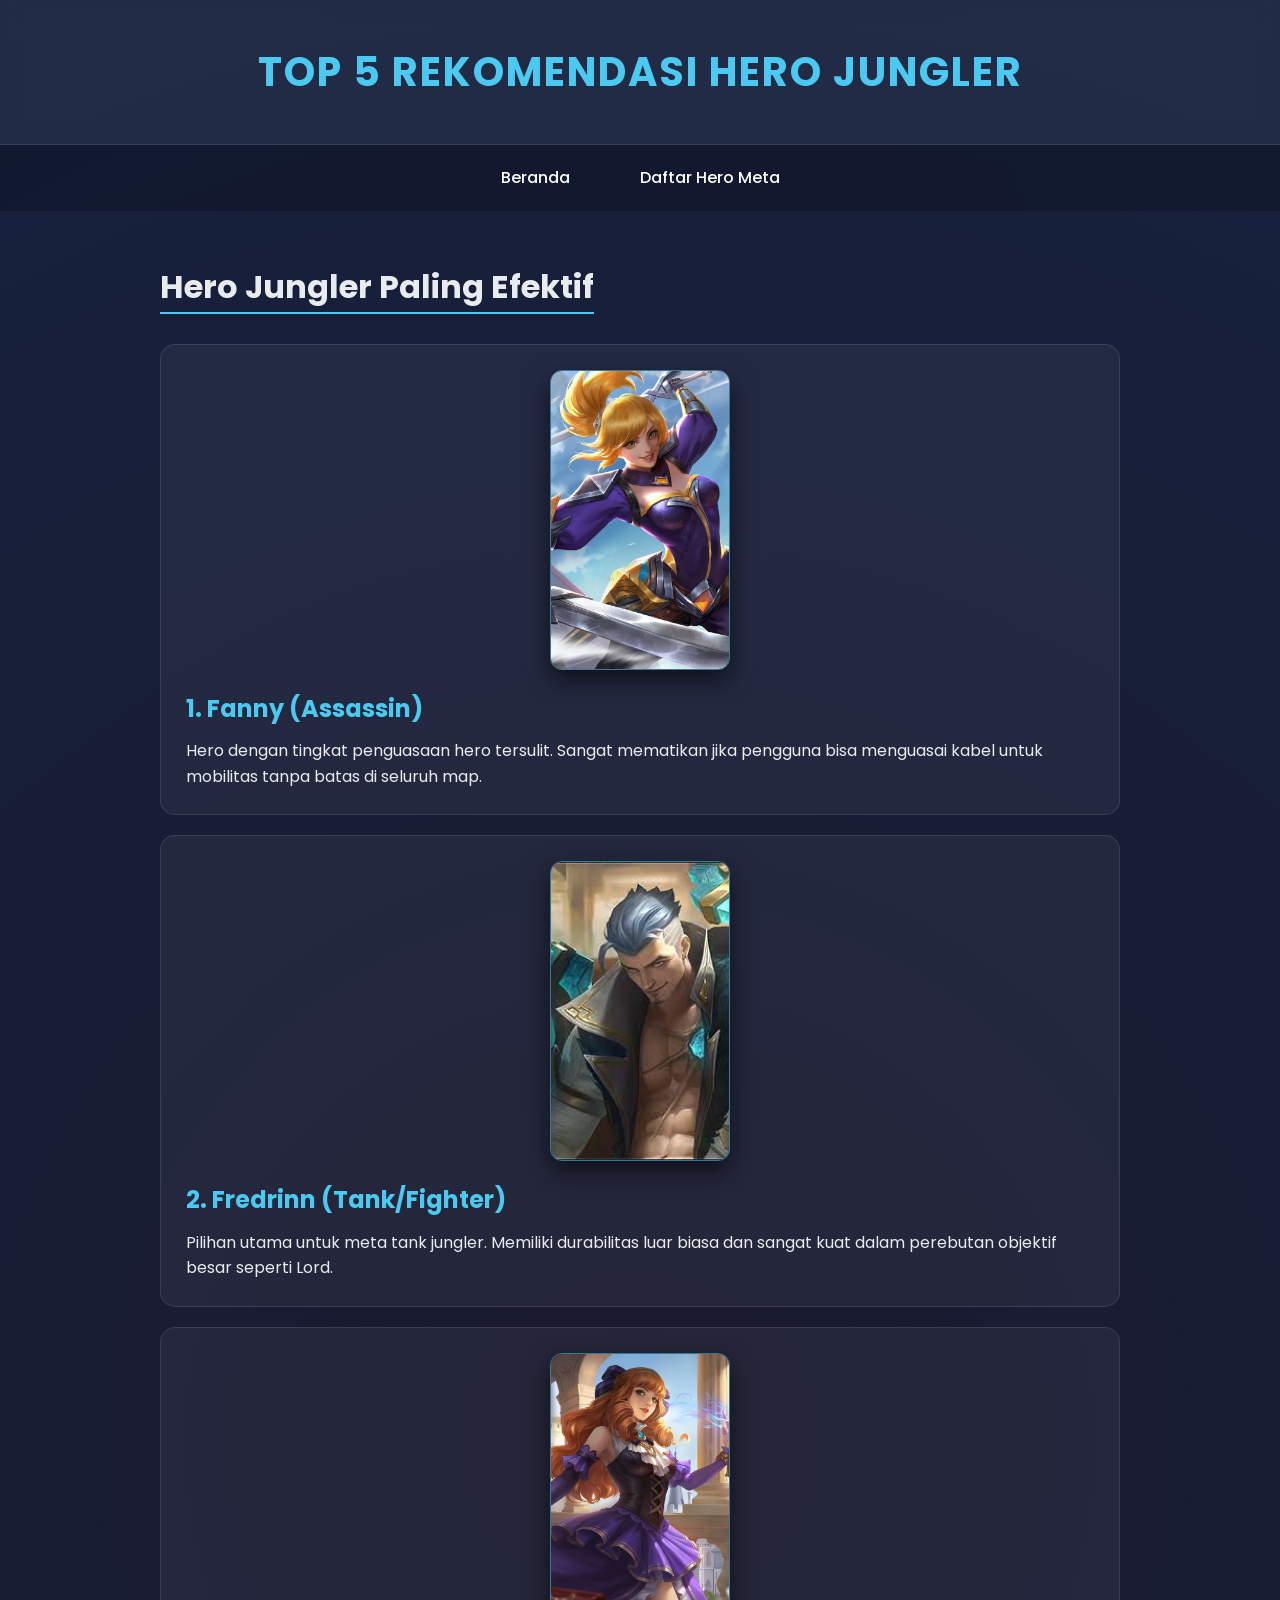
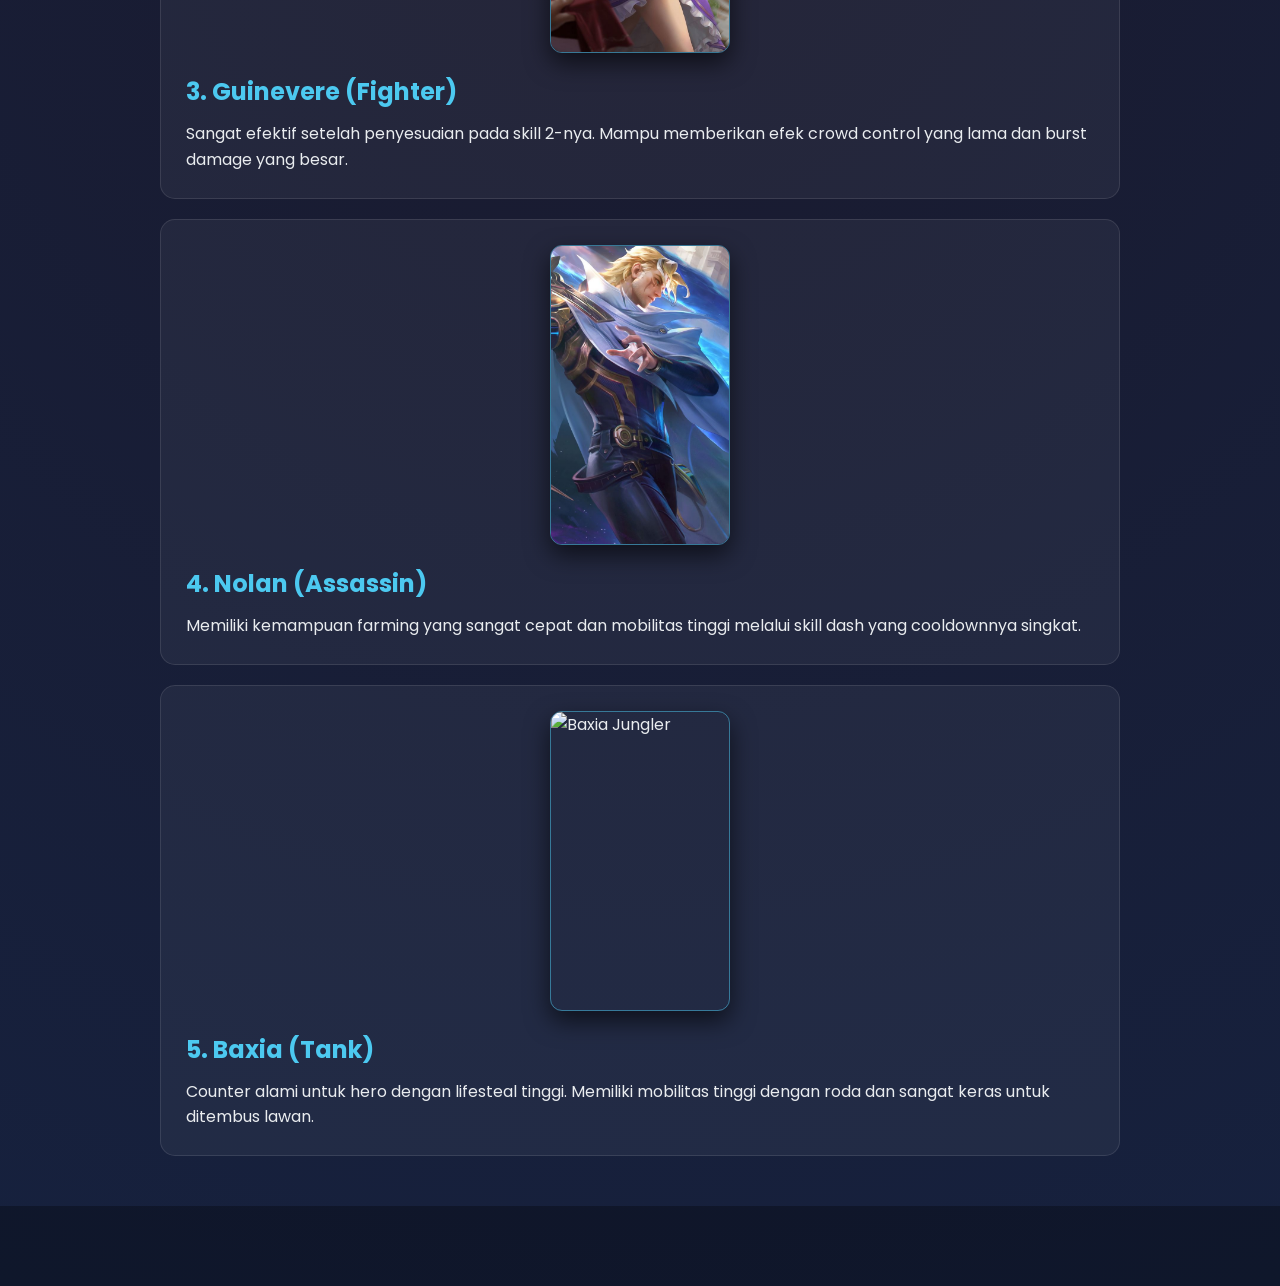
==== herolistml.html @ b4c0a0df "Add files via upload" ====
<!DOCTYPE html>
<html lang="id">
<head>
    <meta charset="UTF-8">
    <title>Daftar Hero Meta - MLBB</title>
    <link rel="stylesheet" href="style.css">
    <link href="https://fonts.googleapis.com/css2?family=Poppins:wght@300;400;600&display=swap" rel="stylesheet">
</head>
<body>
<header>
    <h1>Top 5 Rekomendasi Hero Jungler</h1>
</header>

<nav>
    <a href="index.html">Beranda</a>
    <a href="hero-list.html">Daftar Hero Meta</a>
</nav>

<div class="container">
    <h2>Hero Jungler Paling Efektif</h2>

    <div class="hero-card">
        <img src="fanny.jpg" alt="Fanny Jungler" class="hero-image">
        <h3>1. Fanny (Assassin)</h3>
        <p>Hero dengan tingkat penguasaan hero tersulit. Sangat mematikan jika pengguna bisa menguasai kabel untuk mobilitas tanpa batas di seluruh map.</p>
    </div>

    <div class="hero-card">
        <img src="fredrinn.jpg" alt="Fredrinn Jungler" class="hero-image">
        <h3>2. Fredrinn (Tank/Fighter)</h3>
        <p>Pilihan utama untuk meta tank jungler. Memiliki durabilitas luar biasa dan sangat kuat dalam perebutan objektif besar seperti Lord.</p>
    </div>

    <div class="hero-card">
        <img src="guin.jpg" alt="Guinevere Jungler" class="hero-image">
        <h3>3. Guinevere (Fighter)</h3>
        <p>Sangat efektif setelah penyesuaian pada skill 2-nya. Mampu memberikan efek crowd control yang lama dan burst damage yang besar.</p>
    </div>

    <div class="hero-card">
        <img src="nolan.jpg" alt="Nolan Jungler" class="hero-image">
        <h3>4. Nolan (Assassin)</h3>
        <p>Memiliki kemampuan farming yang sangat cepat dan mobilitas tinggi melalui skill dash yang cooldownnya singkat.</p>
    </div>

    <div class="hero-card">
        <img src="Baxia.jpg" alt="Baxia Jungler" class="hero-image">
        <h3>5. Baxia (Tank)</h3>
        <p>Counter alami untuk hero dengan lifesteal tinggi. Memiliki mobilitas tinggi dengan roda dan sangat keras untuk ditembus lawan.</p>
    </div>
</div>

<footer>
</footer>
</body>
</html>
---- style.css ----
* {
    margin: 0;
    padding: 0;
    box-sizing: border-box;
}

body {
    font-family: 'Poppins', sans-serif; /* Pastikan font ini terbaca */
    background: radial-gradient(circle, #1a1a2e 0%, #16213e 100%);
    color: #e9ecef;
    line-height: 1.6;
    min-height: 100vh;
}

header {
    background: rgba(255, 255, 255, 0.05);
    backdrop-filter: blur(10px); /* Efek blur kaca */
    padding: 40px 20px;
    text-align: center;
    border-bottom: 1px solid rgba(255, 255, 255, 0.1);
}

header h1 {
    font-size: 2.5rem;
    color: #4cc9f0;
    text-transform: uppercase;
    letter-spacing: 2px;
}

nav {
    display: flex;
    justify-content: center;
    padding: 15px;
    background: rgba(0, 0, 0, 0.2);
    position: sticky;
    top: 0;
    z-index: 1000;
}

nav a {
    color: #ffffff;
    text-decoration: none;
    margin: 0 20px;
    font-weight: 500;
    padding: 5px 15px;
    border-radius: 20px;
    transition: all 0.3s ease;
}

nav a:hover {
    background: #4cc9f0;
    color: #1a1a2e;
}

.container {
    max-width: 1000px;
    margin: 50px auto;
    padding: 0 20px;
}

h2 {
    margin-bottom: 30px;
    text-align: center;
    font-size: 2rem;
    border-bottom: 2px solid #4cc9f0;
    display: inline-block;
}

.hero-card {
    background: rgba(255, 255, 255, 0.05);
    border: 1px solid rgba(255, 255, 255, 0.1);
    padding: 25px;
    margin-bottom: 20px;
    border-radius: 15px;
    transition: transform 0.3s ease, background 0.3s ease;
}

.hero-card:hover {
    transform: translateY(-5px);
    background: rgba(255, 255, 255, 0.1);
    border-color: #4cc9f0;
}

.hero-card h3 {
    color: #4cc9f0;
    margin-bottom: 10px;
    font-size: 1.5rem;
}

footer {
    text-align: center;
    padding: 40px;
    margin-top: 50px;
    background: rgba(0, 0, 0, 0.3);
    font-size: 0.9rem;
    color: #888;
}

.hero-image {
    width: 180px;
    height: 300px;
    object-fit: cover;
    border-radius: 12px;
    margin-bottom: 20px;
    border: 1px solid rgba(76, 201, 240, 0.5);
    display: block;
    margin-left: auto;
    margin-right: auto;
    transition: all 0.4s ease-in-out;
    box-shadow: 0 10px 25px rgba(0, 0, 0, 0.6);
}

.hero-card:hover .hero-image {
    transform: scale(1.05);
    border-color: #4cc9f0;
    box-shadow: 0 0 20px rgba(76, 201, 240, 0.8);
}
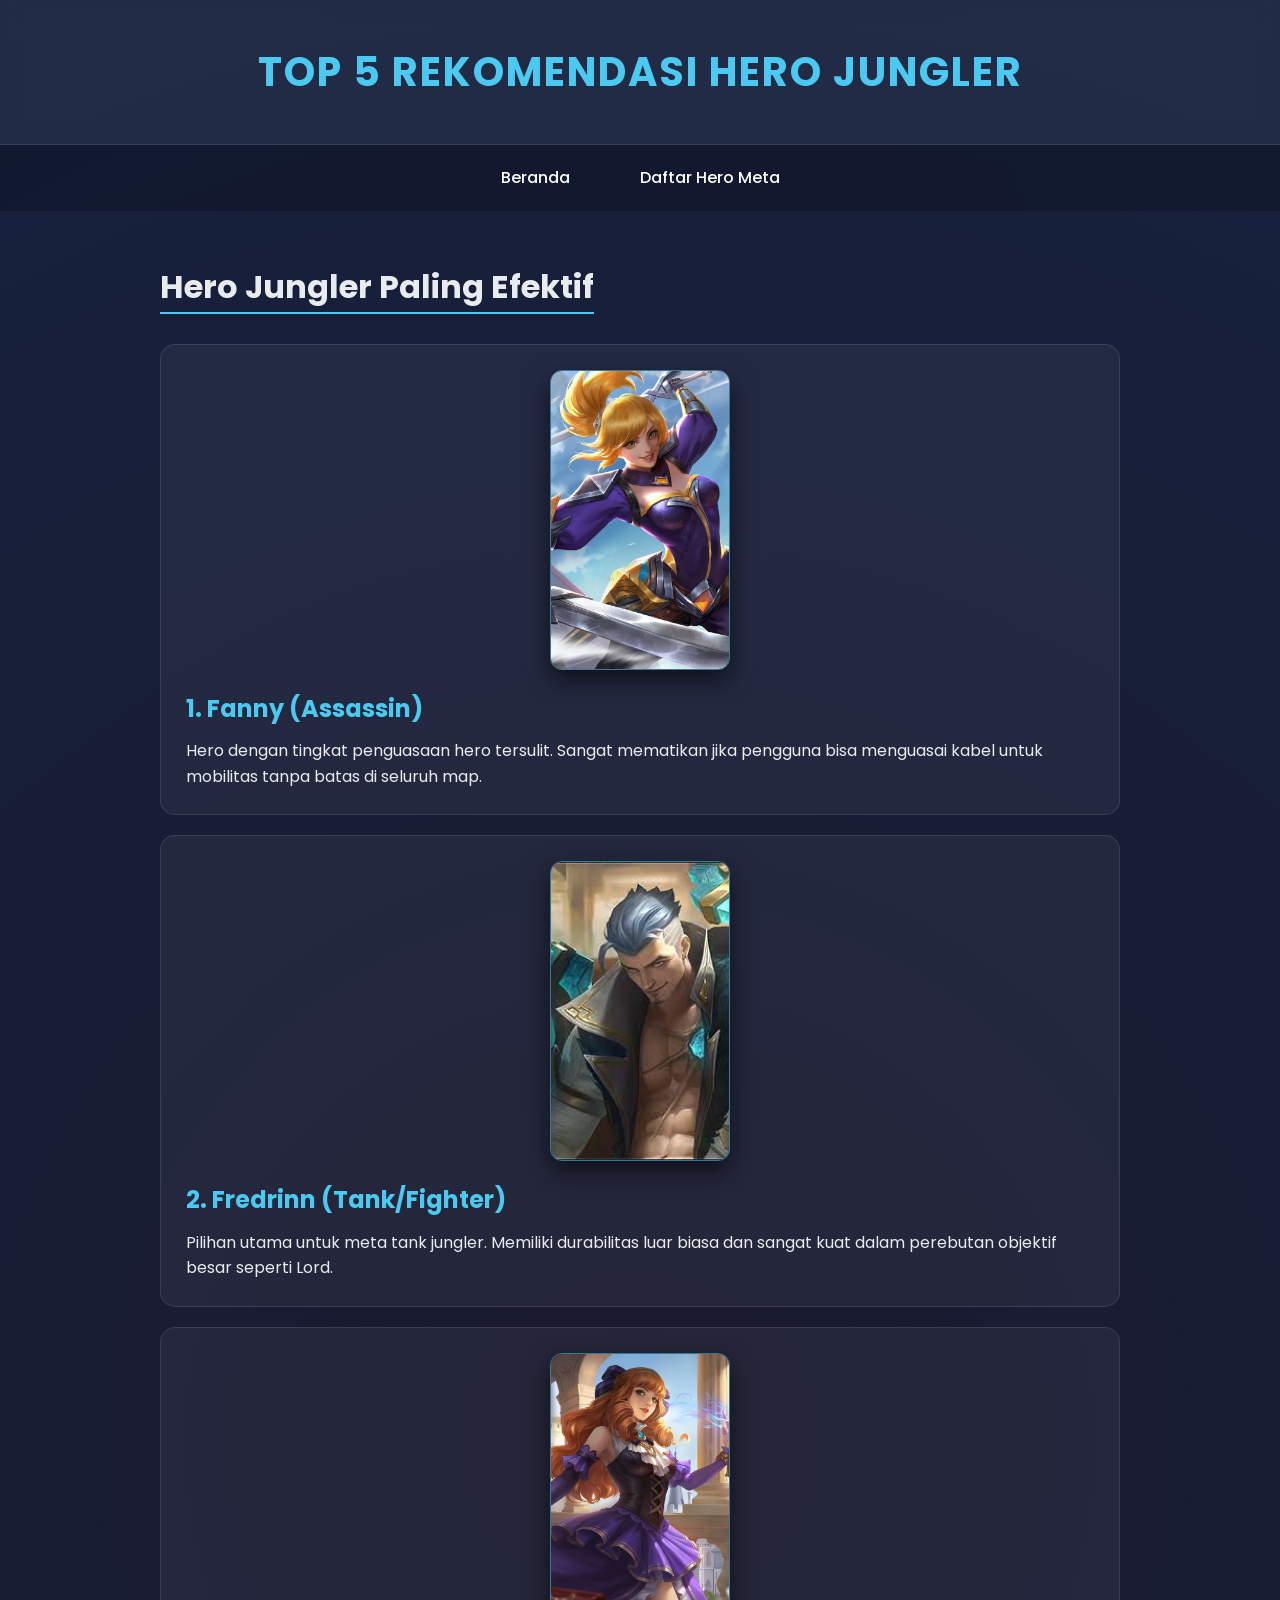
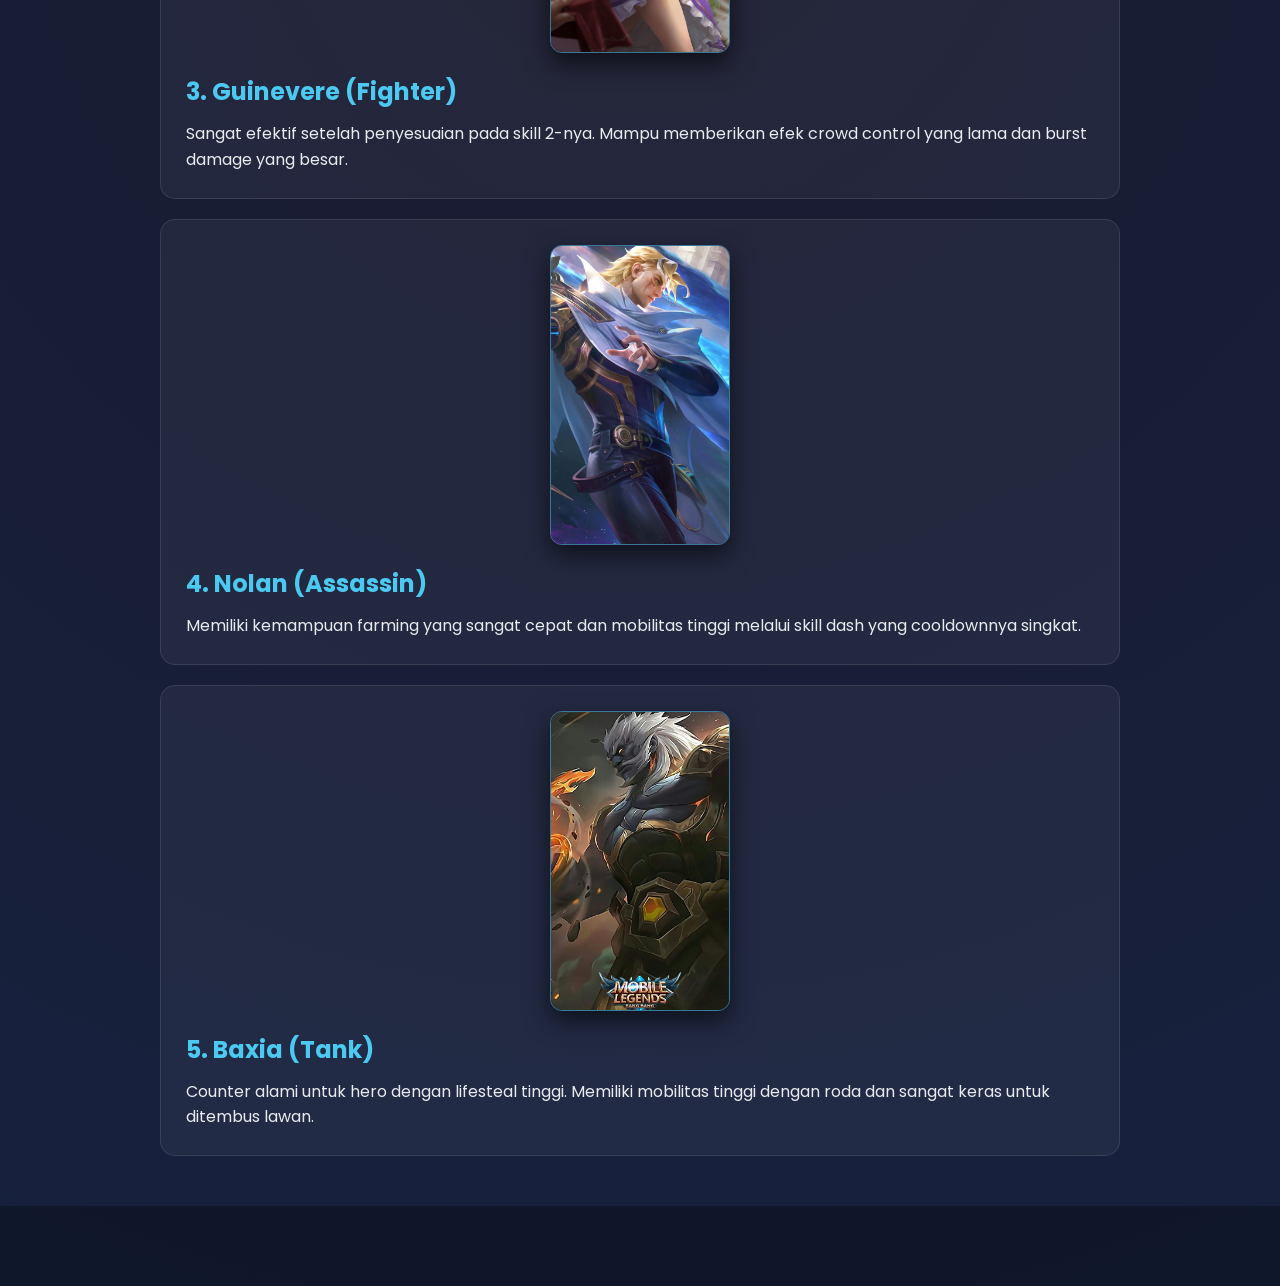
==== commit 6e5bedcc: "Update herolistml.html" ====
--- a/herolistml.html
+++ b/herolistml.html
@@ -44,7 +44,7 @@
     </div>
 
     <div class="hero-card">
-        <img src="Baxia.jpg" alt="Baxia Jungler" class="hero-image">
+        <img src="baxia.jpg" alt="Baxia Jungler" class="hero-image">
         <h3>5. Baxia (Tank)</h3>
         <p>Counter alami untuk hero dengan lifesteal tinggi. Memiliki mobilitas tinggi dengan roda dan sangat keras untuk ditembus lawan.</p>
     </div>
@@ -53,4 +53,5 @@
 <footer>
 </footer>
 </body>
-</html>+
+</html>
